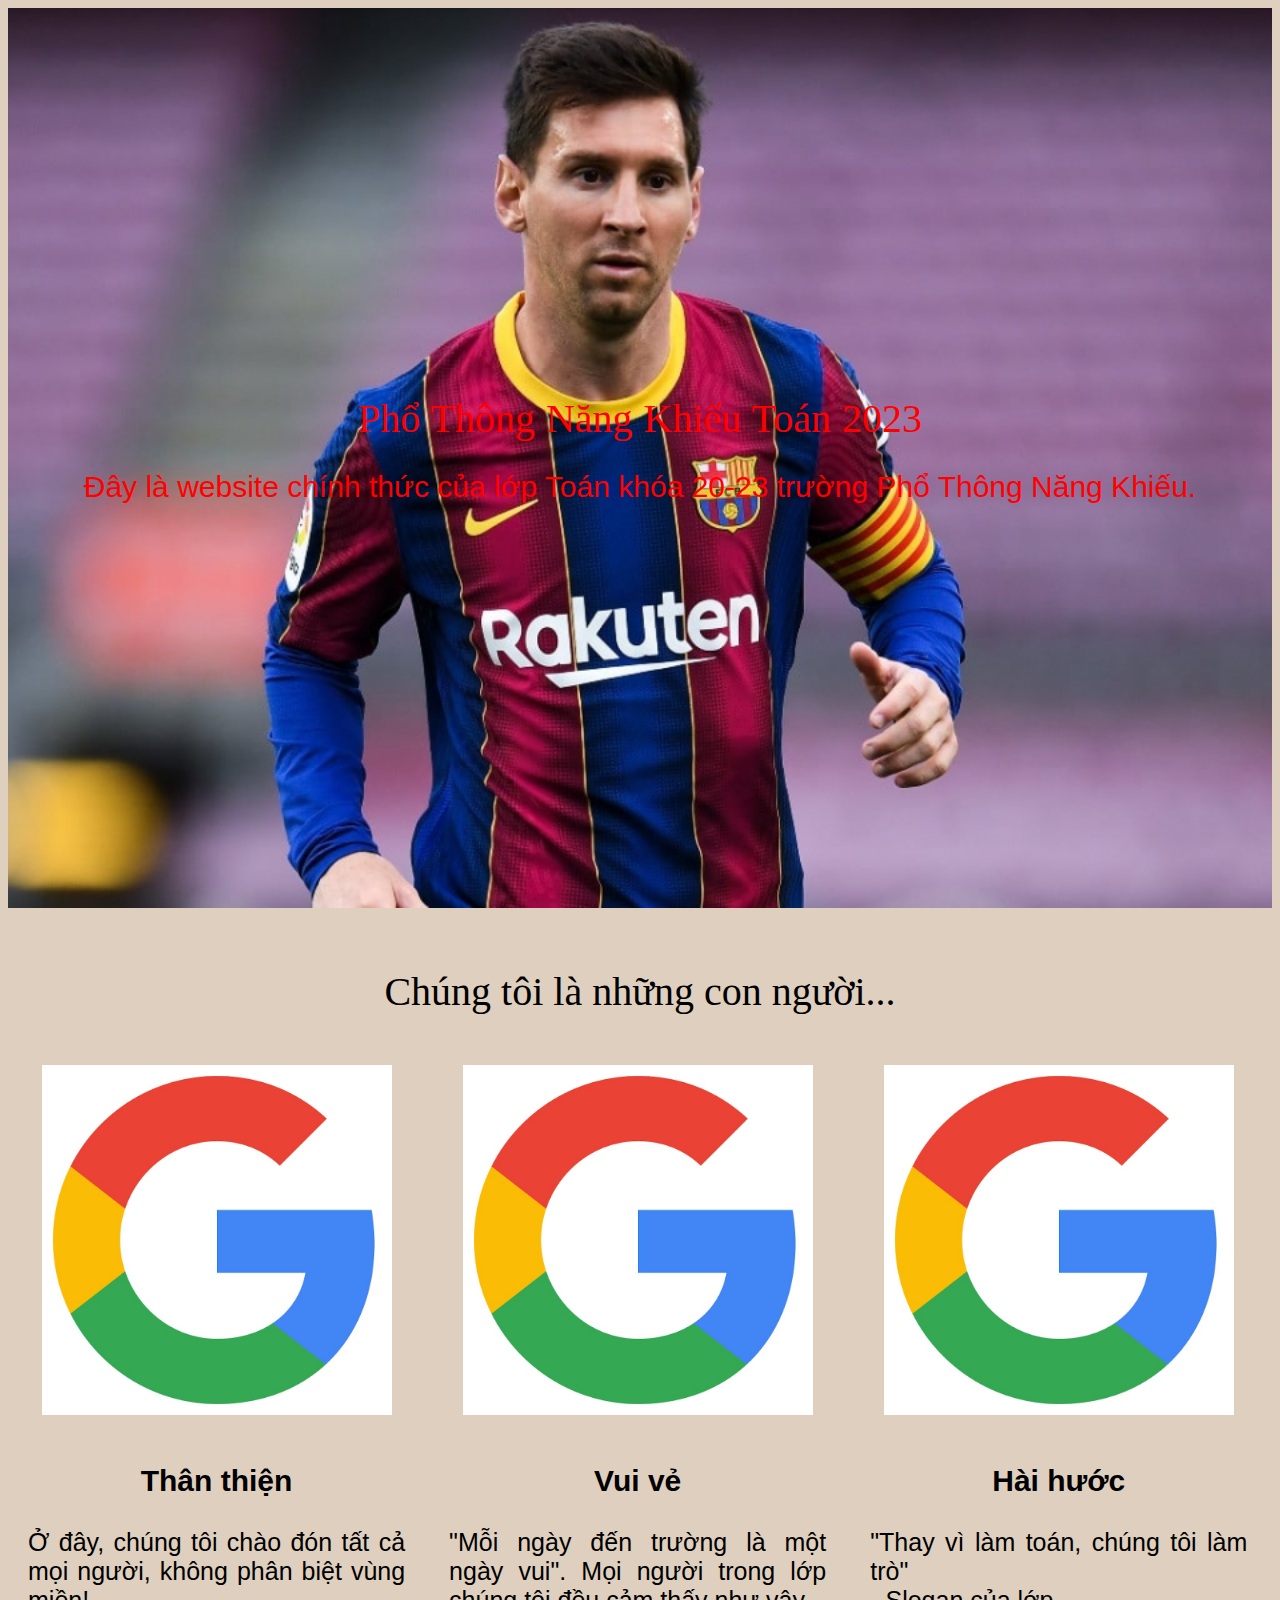
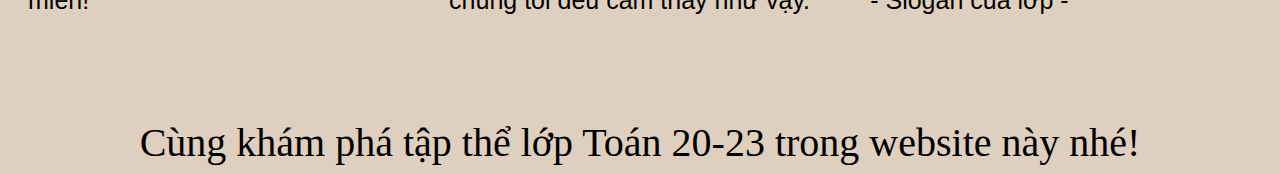
==== index.html @ 36e8fdde "27/2 Hoa" ====
<!DOCTYPE html>
<html lang="en">
<head>
    <meta charset="UTF-8">
    <meta http-equiv="X-UA-Compatible" content="IE=edge">
    <meta name="viewport" content="width=device-width, initial-scale=1.0">
    <title>Document</title>
    <link rel="stylesheet" href="style.css">
    
    <!-- phan nay ghi nhung thong tin genereal ve phan mem nhu icon, site title, font, gg analytics -->
</head>

<body>
    <header>
        <!--phan nay ghi header -- menu, ..-->
    </header>
    <section class ='header'>
        <!--ghi the main thing: picture, file  -->
        <div class="header-text-box">
            <h1>Phổ Thông Năng Khiếu Toán 2023 </h1>
            <p>Đây là website chính thức của lớp Toán khóa 20-23 trường Phổ Thông Năng Khiếu.</p>
        </div>
    </section>
    <section >
        <div class="leak">
            Chúng tôi là những con người...
        </div>
        <!--
       <div class="characteristics">
           <section class="characteristic">
               <img src="bar.jpg">
               Thân thiện 
               <p>Chúng tôi luôn luôn thân thiện với tất cả mọi người</p>
           </section>
        -->

            <section class="Para" >
                <img src="google.jpg">
                <h1>Thân thiện</h1>
                <p>Ở đây, chúng tôi chào đón tất cả mọi người, không phân biệt vùng miền!</p>
            </section>

            <section class="Para" >
                <img src="google.jpg">
                <h1>Vui vẻ</h1>
                <p>"Mỗi ngày đến trường là một ngày vui". Mọi người trong lớp chúng tôi đều cảm thấy như vậy.</p>
            </section>

            <section class="Para" >
                <img src="google.jpg">
                <h1>Hài hước</h1>
                <p>"Thay vì làm toán, chúng tôi làm trò" <br>- Slogan của lớp -</p>
            </section>

       </div>
        <div class ="leak">
            Cùng khám phá tập thể lớp Toán 20-23 trong website này nhé!
        </div>
    </section>


    <footer>
        <!--ghi footer : vd : Link to facebook lop;copyright, proudly created by the ithelp project   -->
    </footer>
</body>
</html>
---- style.css ----
/*.header{
    background-image: url(bar.jpg);
    background-repeat: no-repeat;
    background-size: cover;
    font-family: Helvetica, sans-serif;
}
*/
body{
    background-color: rgb(223,207,190);
}
.header{
    min-height: 100vh;
    width: 100%;
    background-image:url("bar.jpg");
    background-position: center;
    background-size: cover;
    position: relative; 
}
.header-text-box {
    width: 90%;
    color: #fff;
    position: absolute;
    top: 40%;
    left: 5%;
    transform: translate(-50,-50);
    text-align: center;
}
.header-text-box h1{
    font-size: 40px;
    word-spacing: 1px;
    color: red;
    font-weight: normal;
    font-style: normal;
}
.header-text-box p{
    margin: 10px 0 40px;
    font-size: 30px;
    color: red;
    font-family: 'Montserrat', sans-serif;
    line-height: 35px;
    font-weight: normal;
    font-style: normal;
}
.leak{
    margin-top: 60px;
    text-align: center;
    font-size: 40px;
    color: black;
    font-weight: normal;
}
.characteristics{
    margin-top: 40px;
    text-align: center;
    font-size: 40px;
    color: black;
    font-weight: normal;
}

.Para{
    height: 480px;
    font-family: 'Montserrat', sans-serif;
    margin-top: 50px;
    margin-bottom: 70px;
    /*
    margin-left: 10px;
    margin-right: 10px;
    */
    text-align: center;
    width: 33%;
    position: relative;
    display: inline-block;

}
.Para p{
    padding-bottom: 15px;
    text-align: justify;
}

.Para h1{
    margin-top: 45px;
    color:black;
    font-size: 30px;
    overflow: hidden;
}

.Para p{
    overflow-y: hidden;
    font-size: 25px;
    margin-top: 30px;
    padding-left: 20px;
    padding-right: 20px;
    color: black;
}
.Para img{
    width: 350px;
    height: 350px;
}
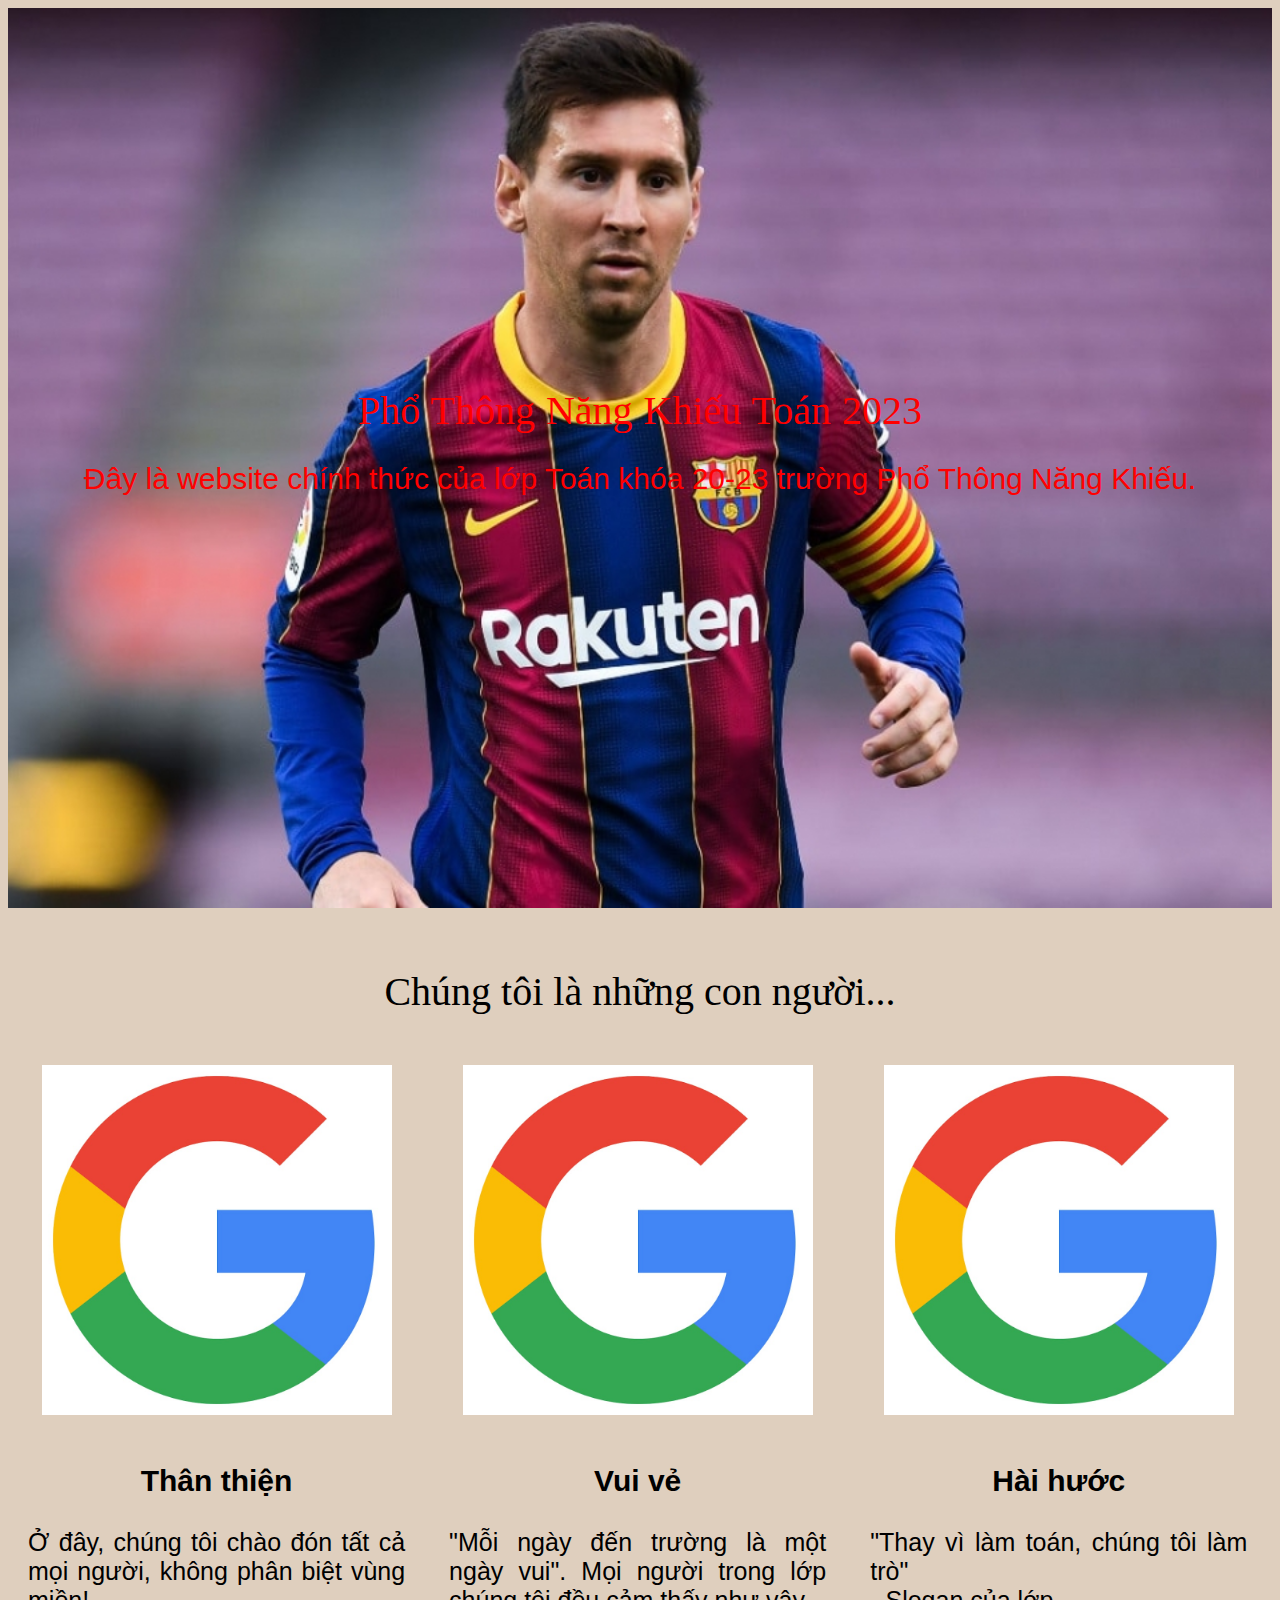
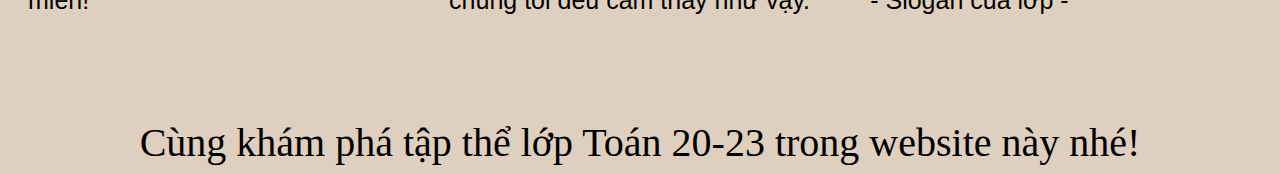
==== commit f1cdc55e: "update" ====
--- a/index.html
+++ b/index.html
@@ -6,47 +6,41 @@
     <meta name="viewport" content="width=device-width, initial-scale=1.0">
     <title>Document</title>
     <link rel="stylesheet" href="style.css">
-    
+    <script>
+        $(document).ready(function () {
+            $("#nav").load("header.html");
+            $("#footer").load("footer.html");
+        });
+    </script>    
     <!-- phan nay ghi nhung thong tin genereal ve phan mem nhu icon, site title, font, gg analytics -->
 </head>
 
 <body>
-    <header>
-        <!--phan nay ghi header -- menu, ..-->
-    </header>
-    <section class ='header'>
+    <div id="header"></div>
+    <div class ='header'>
         <!--ghi the main thing: picture, file  -->
-        <div class="header-text-box">
+        <div class="mainpic">
             <h1>Phổ Thông Năng Khiếu Toán 2023 </h1>
             <p>Đây là website chính thức của lớp Toán khóa 20-23 trường Phổ Thông Năng Khiếu.</p>
         </div>
-    </section>
-    <section >
+    </div>
+    <section>
         <div class="leak">
             Chúng tôi là những con người...
         </div>
-        <!--
-       <div class="characteristics">
-           <section class="characteristic">
-               <img src="bar.jpg">
-               Thân thiện 
-               <p>Chúng tôi luôn luôn thân thiện với tất cả mọi người</p>
-           </section>
-        -->
-
-            <section class="Para" >
+            <section class="Characteristic" >
                 <img src="google.jpg">
                 <h1>Thân thiện</h1>
                 <p>Ở đây, chúng tôi chào đón tất cả mọi người, không phân biệt vùng miền!</p>
             </section>
 
-            <section class="Para" >
+            <section class="Characteristic" >
                 <img src="google.jpg">
                 <h1>Vui vẻ</h1>
                 <p>"Mỗi ngày đến trường là một ngày vui". Mọi người trong lớp chúng tôi đều cảm thấy như vậy.</p>
             </section>
 
-            <section class="Para" >
+            <section class="Characteristic" >
                 <img src="google.jpg">
                 <h1>Hài hước</h1>
                 <p>"Thay vì làm toán, chúng tôi làm trò" <br>- Slogan của lớp -</p>
@@ -57,10 +51,6 @@
             Cùng khám phá tập thể lớp Toán 20-23 trong website này nhé!
         </div>
     </section>
-
-
-    <footer>
-        <!--ghi footer : vd : Link to facebook lop;copyright, proudly created by the ithelp project   -->
-    </footer>
+    <div id="footer"></div>
 </body>
 </html>--- a/style.css
+++ b/style.css
@@ -5,93 +5,85 @@
     font-family: Helvetica, sans-serif;
 }
 */
-body{
-    background-color: rgb(223,207,190);
+body {
+  background-color: rgb(223, 207, 190);
 }
-.header{
-    min-height: 100vh;
-    width: 100%;
-    background-image:url("bar.jpg");
-    background-position: center;
-    background-size: cover;
-    position: relative; 
+.header {
+  min-height: 100vh;
+  width: 100%;
+  background-image: url("bar.jpg");
+  background-position: center;
+  background-size: cover;
+
 }
-.header-text-box {
-    width: 90%;
-    color: #fff;
-    position: absolute;
-    top: 40%;
-    left: 5%;
-    transform: translate(-50,-50);
-    text-align: center;
+.mainpic {
+  width: 90%;
+  color: #fff;
+  position: absolute;
+  top: 40%;
+  left: 5%;
+  transform: translate(-50, -50);
+  text-align: center;
 }
-.header-text-box h1{
-    font-size: 40px;
-    word-spacing: 1px;
-    color: red;
-    font-weight: normal;
-    font-style: normal;
+.mainpic h1 {
+  font-size: 40px;
+  word-spacing: 1px;
+  color: red;
+  font-weight: normal;
+  font-style: normal;
 }
-.header-text-box p{
-    margin: 10px 0 40px;
-    font-size: 30px;
-    color: red;
-    font-family: 'Montserrat', sans-serif;
-    line-height: 35px;
-    font-weight: normal;
-    font-style: normal;
+.mainpic p {
+  margin: 10px 0 40px;
+  font-size: 30px;
+  color: red;
+  font-family: "Montserrat", sans-serif;
+  line-height: 35px;
+  font-weight: normal;
+  font-style: normal;
 }
-.leak{
-    margin-top: 60px;
-    text-align: center;
-    font-size: 40px;
-    color: black;
-    font-weight: normal;
-}
-.characteristics{
-    margin-top: 40px;
-    text-align: center;
-    font-size: 40px;
-    color: black;
-    font-weight: normal;
+.leak {
+  margin-top: 60px;
+  text-align: center;
+  font-size: 40px;
+  color: black;
+  font-weight: normal;
 }
 
-.Para{
-    height: 480px;
-    font-family: 'Montserrat', sans-serif;
-    margin-top: 50px;
-    margin-bottom: 70px;
-    /*
+.Characteristic {
+  height: 480px;
+  font-family: "Montserrat", sans-serif;
+  margin-top: 50px;
+  margin-bottom: 70px;
+  /*
     margin-left: 10px;
     margin-right: 10px;
     */
-    text-align: center;
-    width: 33%;
-    position: relative;
-    display: inline-block;
-
+  text-align: center;
+  width: 33%;
+  position: relative;
+  display: inline-block;
 }
-.Para p{
-    padding-bottom: 15px;
-    text-align: justify;
+.Characteristic p {
+  padding-bottom: 15px;
+  text-align: justify;
 }
 
-.Para h1{
-    margin-top: 45px;
-    color:black;
-    font-size: 30px;
-    overflow: hidden;
+.Characteristic h1 {
+  margin-top: 45px;
+  color: black;
+  font-size: 30px;
+  overflow: hidden;
 }
 
-.Para p{
-    overflow-y: hidden;
-    font-size: 25px;
-    margin-top: 30px;
-    padding-left: 20px;
-    padding-right: 20px;
-    color: black;
+.Characteristic p {
+  overflow-y: hidden;
+  font-size: 25px;
+  margin-top: 30px;
+  padding-left: 20px;
+  padding-right: 20px;
+  color: black;
 }
-.Para img{
-    width: 350px;
-    height: 350px;
+.Characteristic img {
+  width: 350px;
+  height: 350px;
 }
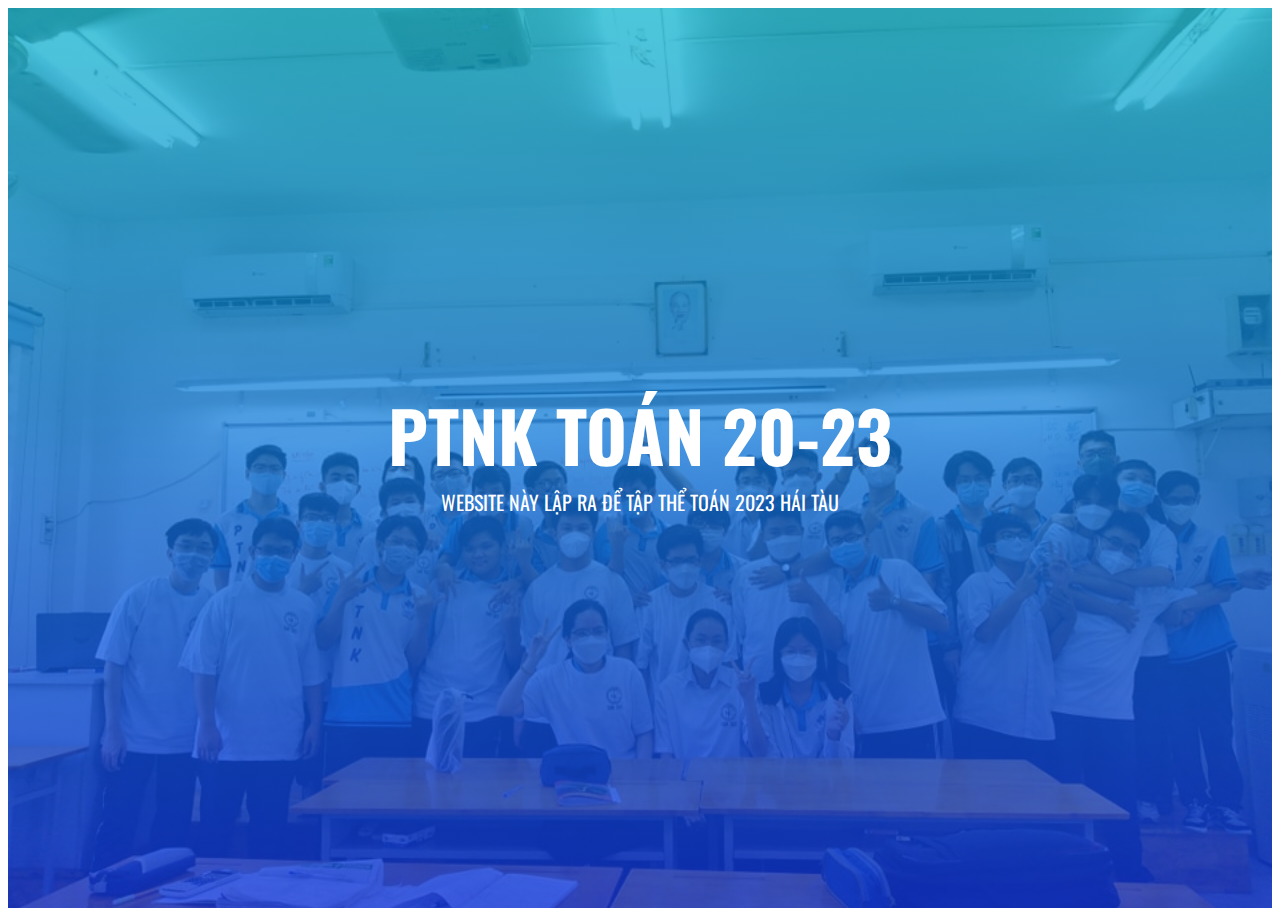
==== commit b14d74f0: "Add files via upload" ====
--- a/index.html
+++ b/index.html
@@ -1,56 +1,197 @@
-<!DOCTYPE html>
 <html lang="en">
 <head>
+    
     <meta charset="UTF-8">
     <meta http-equiv="X-UA-Compatible" content="IE=edge">
     <meta name="viewport" content="width=device-width, initial-scale=1.0">
-    <title>Document</title>
-    <link rel="stylesheet" href="style.css">
-    <script>
-        $(document).ready(function () {
-            $("#nav").load("header.html");
-            $("#footer").load("footer.html");
-        });
-    </script>    
-    <!-- phan nay ghi nhung thong tin genereal ve phan mem nhu icon, site title, font, gg analytics -->
+    <title>NKCT</title>
+    <link rel="icon" href="Pictures/logo.png">
+    <link rel="preconnect" href="https://fonts.googleapis.com">
+    <link rel="preconnect" href="https://fonts.gstatic.com" crossorigin>
+    <link href="https://fonts.googleapis.com/css2?family=Oswald:wght@300;600&display=swap" rel="stylesheet">
+    <script
+    src="https://code.jquery.com/jquery-3.3.1.js"
+    integrity="sha256-2Kok7MbOyxpgUVvAk/HJ2jigOSYS2auK4Pfzbm7uH60="
+    crossorigin="anonymous">
+</script>
+
+<style>
+    body{
+	line-height: 1.5;
+}
+.home{
+    width: 100%; 
+    height: 100vh;
+    transform: translateZ(0);
+    overflow: hidden;
+    
+}
+
+.backgroundcover{
+    position: absolute;
+    margin: 0;
+    left: 0;
+    top: 0;
+    background: linear-gradient(rgba(16, 180, 205, 0.75), 
+    rgba(17, 56, 230, 0.75));
+    width: 100vw;
+    height: 100vh;
+    z-index: -1;
+}
+
+.parallax{
+    position: absolute;
+    margin: 0;
+    left: 0;
+    top: 0;
+    width: 100vw;
+    height: 100vh;
+    object-fit: cover;
+    z-index: -2;
+}
+
+/* Title */
+.title{    
+    font-family: 'Oswald', sans-serif;
+    width: 100%;
+    text-align: center;
+    position: absolute;
+    top: 50%;
+    transform: translateY(-50%);
+    color: white;
+}
+
+@keyframes Header_Transition {
+    0%{
+        transform: translateY(40px);
+        color: transparent;
+    }
+    100%{
+        transform: translateY(0%);
+    }
+}
+
+.title h1{
+    text-transform: uppercase;
+    padding: 0;
+    margin: 0;
+    animation: Header_Transition 0.6s ease-out;
+}
+
+@keyframes Description_Transition {
+    0%{
+        transform: translateY(60px);
+        color: transparent;
+    }
+    100%{
+        transform: translateY(0%);
+    }
+}
+
+.title p{
+    text-transform: uppercase;
+    margin: 0 2.5vw;
+    padding: 0;
+    animation: Description_Transition 1s ease-out;
+}
+
+@keyframes Button_Transition {
+    0%{
+        transform: translateY(100px);
+        color: transparent;
+    }
+    100%{
+        transform: translateY(0%);
+    }
+}
+
+.title div a button{
+    color: white;
+    font-size: 1.5rem;
+    width: 190px;
+    height: 50px;
+    border-radius: 25px;
+    margin: 20 25px;
+    padding: 0;
+    border: 3px solid rgb(255, 96, 96);
+    background: transparent;
+    cursor: pointer;
+    overflow: hidden;
+    position: relative;
+    text-transform: uppercase;
+
+    animation: Button_Transition 1s ease-out;
+}
+/* Format span hiệu ứng của button */
+.BtnContainer button span{
+    width: 0;
+    height: 100%;
+    border-radius: 25px;
+    background-color: rgb(255, 96, 96);
+    position: absolute;
+    left: 0;
+    bottom: 0;
+    z-index: -1;
+    transition: 0.2s;
+}
+
+.title div a button:hover{
+    border: transparent;
+    color: rgb(15, 15, 15);
+}
+
+.BtnContainer button:hover span{
+    width: 100%;
+    border: 3px solid rgb(255, 106, 106);
+}
+
+/* Khi media lớn như pc */
+@media screen and (min-width: 801px) {
+    .navbar ul li a {
+        font-size: 20px;
+    }
+    .navbar ul li:hover::after{
+        width: 100%;
+        background-color: rgb(255, 96, 96);
+    }
+    .navbar ul li a:hover{
+        color: rgb(197, 233, 221);
+    }
+    .title h1{
+        font-size: 70px;
+    }
+    .title p{
+        font-size: 20px;
+        margin-bottom: 17px;
+    }
+    .BtnContainer{
+        display: flex;
+        justify-content: center;
+    }
+  }
+</style>
+<script> 
+$(function(){
+  $("#header").load("header.html"); 
+  $("#footer").load("footer.html"); 
+});
+</script> 
+
 </head>
-
 <body>
     <div id="header"></div>
-    <div class ='header'>
-        <!--ghi the main thing: picture, file  -->
-        <div class="mainpic">
-            <h1>Phổ Thông Năng Khiếu Toán 2023 </h1>
-            <p>Đây là website chính thức của lớp Toán khóa 20-23 trường Phổ Thông Năng Khiếu.</p>
+    <div class="home">
+        <div class="backgroundcover"></div>
+        <img src="lopbg.jpg" class="parallax">
+        <div class="title">
+            <h1>PTNK Toán 20-23</h1>
+            <p>Website này lập ra để tập thể Toán 2023 hái tàu  </p>
         </div>
     </div>
-    <section>
-        <div class="leak">
-            Chúng tôi là những con người...
-        </div>
-            <section class="Characteristic" >
-                <img src="google.jpg">
-                <h1>Thân thiện</h1>
-                <p>Ở đây, chúng tôi chào đón tất cả mọi người, không phân biệt vùng miền!</p>
-            </section>
 
-            <section class="Characteristic" >
-                <img src="google.jpg">
-                <h1>Vui vẻ</h1>
-                <p>"Mỗi ngày đến trường là một ngày vui". Mọi người trong lớp chúng tôi đều cảm thấy như vậy.</p>
-            </section>
 
-            <section class="Characteristic" >
-                <img src="google.jpg">
-                <h1>Hài hước</h1>
-                <p>"Thay vì làm toán, chúng tôi làm trò" <br>- Slogan của lớp -</p>
-            </section>
+    <div id="footer"></div>
 
-       </div>
-        <div class ="leak">
-            Cùng khám phá tập thể lớp Toán 20-23 trong website này nhé!
-        </div>
-    </section>
-    <div id="footer"></div>
+    <script src="main.js"></script>
 </body>
 </html>